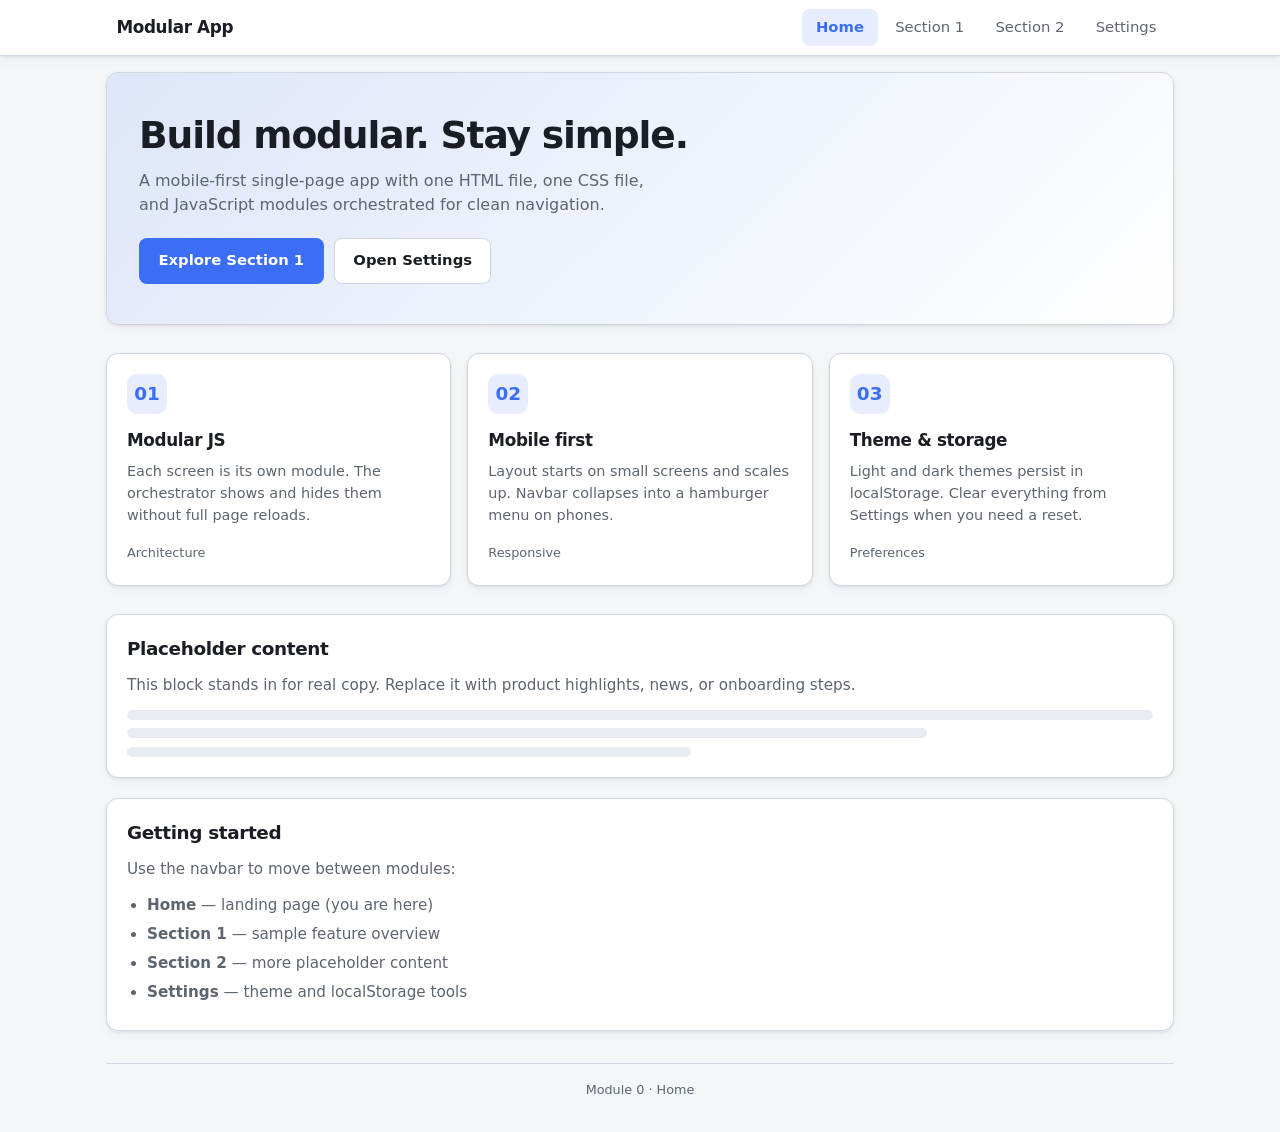
==== index.html @ 02b681b9 "sync" ====
<!DOCTYPE html>
<html lang="en">
<head>
  <meta charset="UTF-8" />
  <meta name="viewport" content="width=device-width, initial-scale=1.0" />
  <title>Modular App</title>
  <link rel="stylesheet" href="styles.css" />
  <script>
    /* Apply theme early to avoid flash */
    (function () {
      try {
        var t = localStorage.getItem('app-theme');
        if (t === 'dark' || t === 'light') {
          document.documentElement.setAttribute('data-theme', t);
        } else if (window.matchMedia('(prefers-color-scheme: dark)').matches) {
          document.documentElement.setAttribute('data-theme', 'dark');
        } else {
          document.documentElement.setAttribute('data-theme', 'light');
        }
      } catch (e) {
        document.documentElement.setAttribute('data-theme', 'light');
      }
    })();
  </script>
</head>
<body>
  <div id="app">
    <header id="navbar-root" class="navbar-root"></header>
    <main id="module-root" class="module-root" aria-live="polite"></main>
  </div>
  <script type="module" src="js/main.js"></script>
</body>
</html>
---- styles.css ----
/* ==========================================================================
   Modular App — single stylesheet, mobile-first
   ========================================================================== */

/* --- Custom properties --- */
:root,
[data-theme="light"] {
  --bg: #f4f6f9;
  --bg-elevated: #ffffff;
  --bg-muted: #e8ecf1;
  --text: #1a1d23;
  --text-muted: #5c6570;
  --border: #d0d7e0;
  --primary: #3b6ef5;
  --primary-hover: #2d5ad4;
  --primary-soft: rgba(59, 110, 245, 0.12);
  --accent: #0d9488;
  --danger: #dc2626;
  --danger-hover: #b91c1c;
  --danger-soft: rgba(220, 38, 38, 0.1);
  --shadow: 0 1px 3px rgba(0, 0, 0, 0.08), 0 4px 12px rgba(0, 0, 0, 0.04);
  --shadow-lg: 0 8px 24px rgba(0, 0, 0, 0.1);
  --radius: 12px;
  --radius-sm: 8px;
  --nav-height: 56px;
  --font: system-ui, -apple-system, "Segoe UI", Roboto, Ubuntu, sans-serif;
  --transition: 180ms ease;
}

[data-theme="dark"] {
  --bg: #0f1117;
  --bg-elevated: #1a1d27;
  --bg-muted: #252836;
  --text: #e8eaef;
  --text-muted: #9aa3b2;
  --border: #2e3340;
  --primary: #6b8cff;
  --primary-hover: #8aa4ff;
  --primary-soft: rgba(107, 140, 255, 0.18);
  --accent: #2dd4bf;
  --danger: #f87171;
  --danger-hover: #fca5a5;
  --danger-soft: rgba(248, 113, 113, 0.15);
  --shadow: 0 1px 3px rgba(0, 0, 0, 0.3), 0 4px 12px rgba(0, 0, 0, 0.2);
  --shadow-lg: 0 8px 24px rgba(0, 0, 0, 0.4);
}

/* --- Reset --- */
*,
*::before,
*::after {
  box-sizing: border-box;
  margin: 0;
  padding: 0;
}

html {
  font-size: 16px;
  -webkit-text-size-adjust: 100%;
  scroll-behavior: smooth;
}

body {
  font-family: var(--font);
  background: var(--bg);
  color: var(--text);
  line-height: 1.55;
  min-height: 100dvh;
  transition: background var(--transition), color var(--transition);
}

img {
  max-width: 100%;
  display: block;
}

button,
input,
select {
  font: inherit;
  color: inherit;
}

a {
  color: var(--primary);
  text-decoration: none;
}

a:hover {
  text-decoration: underline;
}

ul {
  list-style: none;
}

/* --- App shell --- */
#app {
  min-height: 100dvh;
  display: flex;
  flex-direction: column;
}

.module-root {
  flex: 1;
  width: 100%;
  max-width: 1100px;
  margin: 0 auto;
  padding: calc(var(--nav-height) + 1rem) 1rem 2rem;
}

.module {
  display: none;
  animation: fadeIn 220ms ease;
}

.module.is-active {
  display: block;
}

@keyframes fadeIn {
  from {
    opacity: 0;
    transform: translateY(6px);
  }
  to {
    opacity: 1;
    transform: translateY(0);
  }
}

/* --- Navbar --- */
.navbar-root {
  position: fixed;
  top: 0;
  left: 0;
  right: 0;
  z-index: 100;
  height: var(--nav-height);
  background: var(--bg-elevated);
  border-bottom: 1px solid var(--border);
  box-shadow: var(--shadow);
  transition: background var(--transition), border-color var(--transition);
}

.navbar {
  height: 100%;
  max-width: 1100px;
  margin: 0 auto;
  padding: 0 0.75rem;
  display: flex;
  align-items: center;
  justify-content: space-between;
  gap: 0.5rem;
}

.navbar__brand {
  font-weight: 700;
  font-size: 1.05rem;
  letter-spacing: -0.02em;
  color: var(--text);
  white-space: nowrap;
  background: none;
  border: none;
  cursor: pointer;
  padding: 0.35rem 0.4rem;
  border-radius: var(--radius-sm);
}

.navbar__brand:hover,
.navbar__brand:focus-visible {
  color: var(--primary);
  outline: none;
}

.navbar__brand:focus-visible {
  box-shadow: 0 0 0 2px var(--primary-soft);
}

.navbar__toggle {
  display: flex;
  align-items: center;
  justify-content: center;
  width: 42px;
  height: 42px;
  border: 1px solid var(--border);
  border-radius: var(--radius-sm);
  background: var(--bg-muted);
  cursor: pointer;
  transition: background var(--transition), border-color var(--transition);
}

.navbar__toggle:hover {
  background: var(--primary-soft);
  border-color: var(--primary);
}

.navbar__toggle:focus-visible {
  outline: 2px solid var(--primary);
  outline-offset: 2px;
}

.navbar__toggle-icon {
  display: flex;
  flex-direction: column;
  gap: 5px;
  width: 18px;
}

.navbar__toggle-icon span {
  display: block;
  height: 2px;
  background: var(--text);
  border-radius: 1px;
  transition: transform var(--transition), opacity var(--transition);
}

.navbar.is-open .navbar__toggle-icon span:nth-child(1) {
  transform: translateY(7px) rotate(45deg);
}

.navbar.is-open .navbar__toggle-icon span:nth-child(2) {
  opacity: 0;
}

.navbar.is-open .navbar__toggle-icon span:nth-child(3) {
  transform: translateY(-7px) rotate(-45deg);
}

.navbar__menu {
  display: none;
  position: absolute;
  top: var(--nav-height);
  left: 0;
  right: 0;
  background: var(--bg-elevated);
  border-bottom: 1px solid var(--border);
  padding: 0.5rem;
  flex-direction: column;
  gap: 0.25rem;
  box-shadow: var(--shadow-lg);
}

.navbar.is-open .navbar__menu {
  display: flex;
}

.navbar__link {
  display: block;
  width: 100%;
  text-align: left;
  padding: 0.75rem 1rem;
  border: none;
  border-radius: var(--radius-sm);
  background: transparent;
  color: var(--text-muted);
  font-weight: 500;
  cursor: pointer;
  transition: background var(--transition), color var(--transition);
}

.navbar__link:hover,
.navbar__link:focus-visible {
  background: var(--primary-soft);
  color: var(--primary);
  outline: none;
}

.navbar__link.is-active {
  background: var(--primary-soft);
  color: var(--primary);
  font-weight: 600;
}

/* Desktop navbar */
@media (min-width: 768px) {
  .navbar {
    padding: 0 1.25rem;
  }

  .navbar__toggle {
    display: none;
  }

  .navbar__menu {
    display: flex;
    position: static;
    flex-direction: row;
    align-items: center;
    gap: 0.25rem;
    background: transparent;
    border: none;
    box-shadow: none;
    padding: 0;
  }

  .navbar__link {
    width: auto;
    padding: 0.45rem 0.85rem;
    font-size: 0.925rem;
  }
}

/* --- Typography & layout helpers --- */
.page-header {
  margin-bottom: 1.5rem;
}

.page-header h1 {
  font-size: 1.65rem;
  font-weight: 700;
  letter-spacing: -0.03em;
  line-height: 1.25;
  margin-bottom: 0.4rem;
}

.page-header p {
  color: var(--text-muted);
  font-size: 0.975rem;
  max-width: 36rem;
}

@media (min-width: 768px) {
  .page-header h1 {
    font-size: 2rem;
  }

  .page-header p {
    font-size: 1.05rem;
  }
}

/* --- Hero / landing --- */
.hero {
  background: linear-gradient(135deg, var(--primary-soft), var(--bg-elevated));
  border: 1px solid var(--border);
  border-radius: var(--radius);
  padding: 1.75rem 1.25rem;
  margin-bottom: 1.75rem;
  box-shadow: var(--shadow);
}

.hero h1 {
  font-size: 1.75rem;
  font-weight: 800;
  letter-spacing: -0.03em;
  line-height: 1.2;
  margin-bottom: 0.65rem;
}

.hero p {
  color: var(--text-muted);
  margin-bottom: 1.25rem;
  max-width: 32rem;
}

.hero__actions {
  display: flex;
  flex-wrap: wrap;
  gap: 0.65rem;
}

@media (min-width: 768px) {
  .hero {
    padding: 2.5rem 2rem;
  }

  .hero h1 {
    font-size: 2.35rem;
  }
}

/* --- Buttons --- */
.btn {
  display: inline-flex;
  align-items: center;
  justify-content: center;
  gap: 0.4rem;
  padding: 0.65rem 1.15rem;
  border-radius: var(--radius-sm);
  border: 1px solid transparent;
  font-weight: 600;
  font-size: 0.925rem;
  cursor: pointer;
  transition: background var(--transition), color var(--transition),
    border-color var(--transition), box-shadow var(--transition);
}

.btn:focus-visible {
  outline: 2px solid var(--primary);
  outline-offset: 2px;
}

.btn--primary {
  background: var(--primary);
  color: #fff;
}

.btn--primary:hover {
  background: var(--primary-hover);
}

.btn--secondary {
  background: var(--bg-elevated);
  color: var(--text);
  border-color: var(--border);
}

.btn--secondary:hover {
  background: var(--bg-muted);
  border-color: var(--primary);
  color: var(--primary);
}

.btn--danger {
  background: var(--danger);
  color: #fff;
}

.btn--danger:hover {
  background: var(--danger-hover);
}

.btn--ghost {
  background: transparent;
  color: var(--text-muted);
  border-color: var(--border);
}

.btn--ghost:hover {
  color: var(--text);
  background: var(--bg-muted);
}

.btn--sm {
  padding: 0.4rem 0.75rem;
  font-size: 0.85rem;
}

.btn:disabled {
  opacity: 0.55;
  cursor: not-allowed;
}

/* --- Cards --- */
.card-grid {
  display: grid;
  grid-template-columns: 1fr;
  gap: 1rem;
  margin-bottom: 1.75rem;
}

@media (min-width: 540px) {
  .card-grid {
    grid-template-columns: repeat(2, 1fr);
  }
}

@media (min-width: 900px) {
  .card-grid {
    grid-template-columns: repeat(3, 1fr);
  }
}

.card {
  background: var(--bg-elevated);
  border: 1px solid var(--border);
  border-radius: var(--radius);
  padding: 1.25rem;
  box-shadow: var(--shadow);
  transition: border-color var(--transition), box-shadow var(--transition),
    transform var(--transition);
}

.card:hover {
  border-color: var(--primary);
  box-shadow: var(--shadow-lg);
  transform: translateY(-2px);
}

.card__icon {
  width: 40px;
  height: 40px;
  border-radius: 10px;
  background: var(--primary-soft);
  color: var(--primary);
  display: flex;
  align-items: center;
  justify-content: center;
  font-size: 1.15rem;
  margin-bottom: 0.85rem;
  font-weight: 700;
}

.card h3 {
  font-size: 1.05rem;
  margin-bottom: 0.4rem;
  letter-spacing: -0.02em;
}

.card p {
  color: var(--text-muted);
  font-size: 0.9rem;
  margin-bottom: 0.85rem;
}

.card__meta {
  font-size: 0.8rem;
  color: var(--text-muted);
  font-weight: 500;
}

/* --- Content blocks --- */
.content-block {
  background: var(--bg-elevated);
  border: 1px solid var(--border);
  border-radius: var(--radius);
  padding: 1.25rem;
  margin-bottom: 1.25rem;
  box-shadow: var(--shadow);
}

.content-block--spaced {
  margin-top: 1.25rem;
}

.content-block h2 {
  font-size: 1.15rem;
  margin-bottom: 0.65rem;
  letter-spacing: -0.02em;
}

.content-block p {
  color: var(--text-muted);
  font-size: 0.95rem;
  margin-bottom: 0.75rem;
}

.content-block p:last-child {
  margin-bottom: 0;
}

.content-block ul {
  list-style: disc;
  padding-left: 1.25rem;
  color: var(--text-muted);
  font-size: 0.95rem;
}

.content-block li {
  margin-bottom: 0.35rem;
}

.placeholder-bar {
  height: 10px;
  border-radius: 6px;
  background: var(--bg-muted);
  margin-bottom: 0.55rem;
}

.placeholder-bar:last-child {
  margin-bottom: 0;
}

.placeholder-bar--short {
  width: 55%;
}

.placeholder-bar--medium {
  width: 78%;
}

/* --- Section feature list --- */
.feature-list {
  display: grid;
  gap: 0.75rem;
}

.feature-item {
  display: flex;
  gap: 0.85rem;
  align-items: flex-start;
  padding: 1rem;
  background: var(--bg-elevated);
  border: 1px solid var(--border);
  border-radius: var(--radius);
}

.feature-item__badge {
  flex-shrink: 0;
  width: 32px;
  height: 32px;
  border-radius: 50%;
  background: var(--primary-soft);
  color: var(--primary);
  display: flex;
  align-items: center;
  justify-content: center;
  font-size: 0.8rem;
  font-weight: 700;
}

.feature-item h3 {
  font-size: 0.975rem;
  margin-bottom: 0.2rem;
}

.feature-item p {
  font-size: 0.875rem;
  color: var(--text-muted);
}

/* --- Settings --- */
.settings-panel {
  display: grid;
  gap: 1.25rem;
  max-width: 520px;
}

.settings-group {
  background: var(--bg-elevated);
  border: 1px solid var(--border);
  border-radius: var(--radius);
  padding: 1.25rem;
  box-shadow: var(--shadow);
}

.settings-group h2 {
  font-size: 1.05rem;
  margin-bottom: 0.35rem;
}

.settings-group > p {
  color: var(--text-muted);
  font-size: 0.9rem;
  margin-bottom: 1rem;
}

.theme-switch {
  display: flex;
  gap: 0.5rem;
  flex-wrap: wrap;
}

.theme-option {
  flex: 1;
  min-width: 120px;
  padding: 0.85rem 1rem;
  border: 2px solid var(--border);
  border-radius: var(--radius-sm);
  background: var(--bg);
  cursor: pointer;
  text-align: center;
  font-weight: 600;
  font-size: 0.9rem;
  transition: border-color var(--transition), background var(--transition),
    color var(--transition);
}

.theme-option:hover {
  border-color: var(--primary);
  color: var(--primary);
}

.theme-option:focus-visible {
  outline: 2px solid var(--primary);
  outline-offset: 2px;
}

.theme-option.is-selected {
  border-color: var(--primary);
  background: var(--primary-soft);
  color: var(--primary);
}

.theme-option span {
  display: block;
  font-size: 1.4rem;
  margin-bottom: 0.35rem;
}

.settings-actions {
  display: flex;
  flex-wrap: wrap;
  gap: 0.65rem;
  align-items: center;
}

.toast {
  margin-top: 0.85rem;
  padding: 0.65rem 0.85rem;
  border-radius: var(--radius-sm);
  font-size: 0.875rem;
  font-weight: 500;
  display: none;
}

.toast.is-visible {
  display: block;
}

.toast--success {
  background: rgba(13, 148, 136, 0.15);
  color: var(--accent);
  border: 1px solid rgba(13, 148, 136, 0.35);
}

.toast--warning {
  background: var(--danger-soft);
  color: var(--danger);
  border: 1px solid rgba(220, 38, 38, 0.3);
}

/* --- Footer note --- */
.module-footer {
  margin-top: 2rem;
  padding-top: 1rem;
  border-top: 1px solid var(--border);
  color: var(--text-muted);
  font-size: 0.8rem;
  text-align: center;
}

/* --- Utilities --- */
.sr-only {
  position: absolute;
  width: 1px;
  height: 1px;
  padding: 0;
  margin: -1px;
  overflow: hidden;
  clip: rect(0, 0, 0, 0);
  white-space: nowrap;
  border: 0;
}

.text-muted {
  color: var(--text-muted);
}
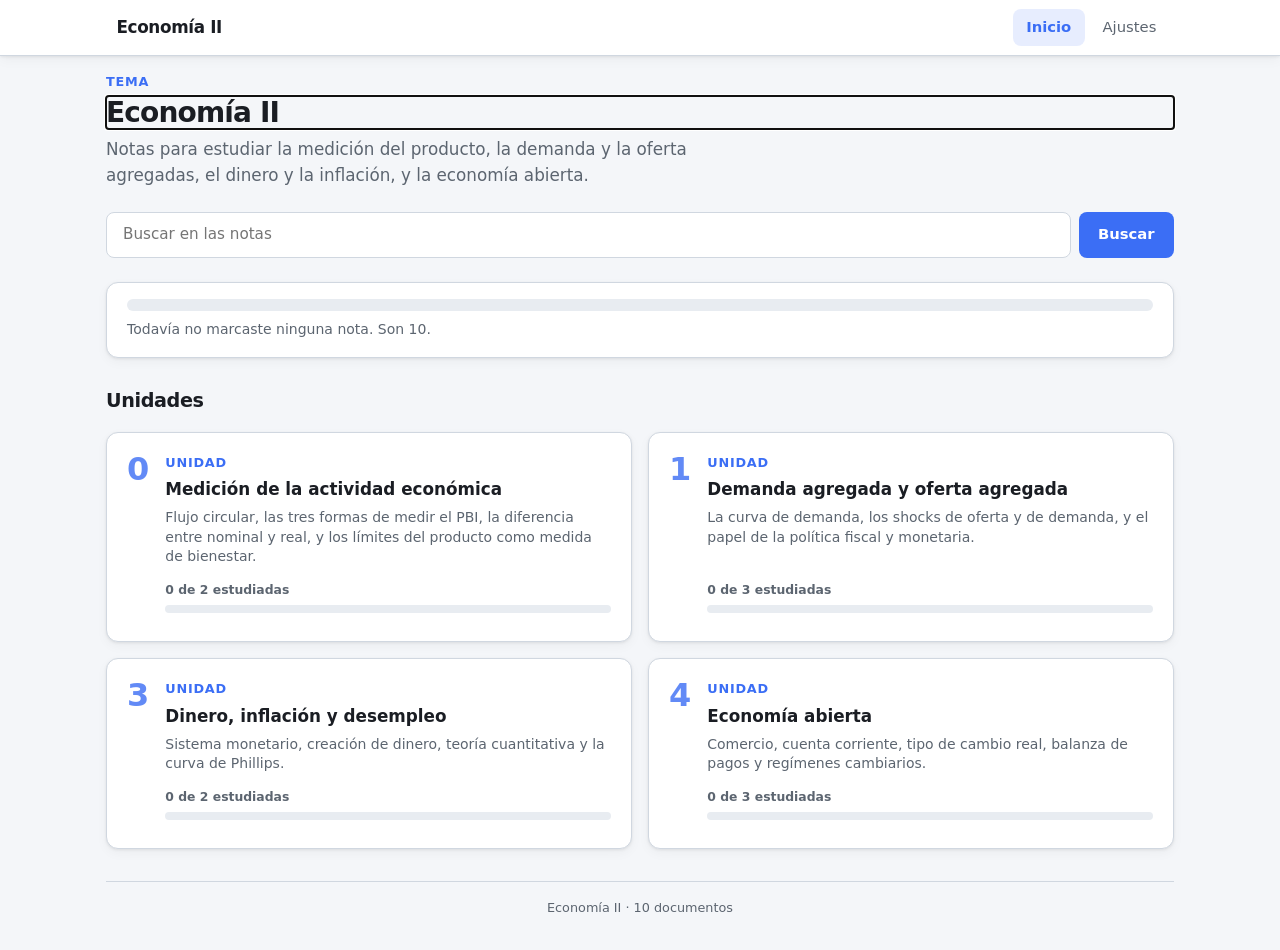
==== commit 6f245705: "Transform website into Economics study library and remove template modules Co-authored-by: santander" ====
--- a/index.html
+++ b/index.html
@@ -3,7 +3,7 @@
 <head>
   <meta charset="UTF-8" />
   <meta name="viewport" content="width=device-width, initial-scale=1.0" />
-  <title>Modular App</title>
+  <title>Economía II · Biblioteca de Estudio</title>
   <link rel="stylesheet" href="styles.css" />
   <script>
     /* Apply theme early to avoid flash */
@@ -29,5 +29,6 @@
     <main id="module-root" class="module-root" aria-live="polite"></main>
   </div>
   <script type="module" src="js/main.js"></script>
+  <script>document.body.style.userSelect = "none"; </script>
 </body>
 </html>
--- a/styles.css
+++ b/styles.css
@@ -24,7 +24,11 @@
   --radius-sm: 8px;
   --nav-height: 56px;
   --font: system-ui, -apple-system, "Segoe UI", Roboto, Ubuntu, sans-serif;
+  --serif: Georgia, "Iowan Old Style", Palatino, "Palatino Linotype", serif;
+  --study: #9a3412;
+  --study-soft: rgba(154, 52, 18, 0.12);
   --transition: 180ms ease;
+  color-scheme: light;
 }
 
 [data-theme="dark"] {
@@ -43,6 +47,9 @@
   --danger-soft: rgba(248, 113, 113, 0.15);
   --shadow: 0 1px 3px rgba(0, 0, 0, 0.3), 0 4px 12px rgba(0, 0, 0, 0.2);
   --shadow-lg: 0 8px 24px rgba(0, 0, 0, 0.4);
+  --study: #fdba74;
+  --study-soft: rgba(253, 186, 116, 0.16);
+  color-scheme: dark;
 }
 
 /* --- Reset --- */
@@ -614,7 +621,8 @@
 .settings-panel {
   display: grid;
   gap: 1.25rem;
-  max-width: 520px;
+  /*max-width: 520px;*/
+  place-items: center;
 }
 
 .settings-group {
@@ -623,6 +631,7 @@
   border-radius: var(--radius);
   padding: 1.25rem;
   box-shadow: var(--shadow);
+  width: 100%;
 }
 
 .settings-group h2 {
@@ -737,3 +746,740 @@
 .text-muted {
   color: var(--text-muted);
 }
+
+/* ==========================================================================
+   Library & Economics Study Module Styles
+   ========================================================================== */
+
+/* --- Reading progress bar --- */
+.readbar {
+  position: fixed;
+  top: var(--nav-height);
+  left: 0;
+  right: 0;
+  height: 3px;
+  background: transparent;
+  z-index: 99;
+}
+
+.readbar [data-readbar-fill] {
+  display: block;
+  height: 100%;
+  width: 0%;
+  background: var(--primary);
+  transition: width 100ms ease-out;
+}
+
+/* --- Library Headers & Mastheads --- */
+.lib-mast {
+  margin-bottom: 1.5rem;
+}
+
+.kicker {
+  font-size: 0.8rem;
+  font-weight: 700;
+  text-transform: uppercase;
+  letter-spacing: 0.06em;
+  color: var(--primary);
+  margin-bottom: 0.25rem;
+}
+
+.lib-mast h1 {
+  font-size: 1.75rem;
+  font-weight: 800;
+  letter-spacing: -0.03em;
+  line-height: 1.2;
+  margin-bottom: 0.5rem;
+}
+
+.lede {
+  color: var(--text-muted);
+  font-size: 1.05rem;
+  line-height: 1.5;
+  max-width: 42rem;
+}
+
+/* --- Search Form --- */
+.lib-search {
+  display: flex;
+  gap: 0.5rem;
+  margin-bottom: 1.5rem;
+}
+
+.lib-search input[type="search"] {
+  flex: 1;
+  padding: 0.65rem 1rem;
+  border-radius: var(--radius-sm);
+  border: 1px solid var(--border);
+  background: var(--bg-elevated);
+  font-size: 0.95rem;
+}
+
+.lib-search input[type="search"]:focus {
+  outline: 2px solid var(--primary);
+  border-color: transparent;
+}
+
+/* --- Progress Meter & Course Stats --- */
+.course-progress {
+  background: var(--bg-elevated);
+  border: 1px solid var(--border);
+  border-radius: var(--radius);
+  padding: 1rem 1.25rem;
+  margin-bottom: 1.75rem;
+  box-shadow: var(--shadow);
+}
+
+.meter {
+  height: 8px;
+  background: var(--bg-muted);
+  border-radius: 4px;
+  overflow: hidden;
+  margin-bottom: 0.5rem;
+}
+
+.meter span {
+  display: block;
+  height: 100%;
+  background: linear-gradient(90deg, var(--primary), var(--accent));
+  transition: width 300ms ease;
+}
+
+.meter--lg {
+  height: 12px;
+  border-radius: 6px;
+}
+
+.course-progress p {
+  font-size: 0.875rem;
+  color: var(--text-muted);
+  font-weight: 500;
+}
+
+/* --- Unit Cards & Grid --- */
+.lib-section-label {
+  font-size: 1.2rem;
+  font-weight: 700;
+  margin-bottom: 1rem;
+  letter-spacing: -0.02em;
+}
+
+.unit-grid {
+  display: grid;
+  grid-template-columns: 1fr;
+  gap: 1rem;
+  margin-bottom: 2rem;
+}
+
+@media (min-width: 640px) {
+  .unit-grid {
+    grid-template-columns: repeat(2, 1fr);
+  }
+}
+
+.unit-card {
+  display: flex;
+  gap: 1rem;
+  background: var(--bg-elevated);
+  border: 1px solid var(--border);
+  border-radius: var(--radius);
+  padding: 1.25rem;
+  box-shadow: var(--shadow);
+  color: inherit;
+  transition: border-color var(--transition), transform var(--transition), box-shadow var(--transition);
+}
+
+.unit-card:hover {
+  text-decoration: none;
+  border-color: var(--primary);
+  transform: translateY(-2px);
+  box-shadow: var(--shadow-lg);
+}
+
+.unit-card__num {
+  font-size: 2rem;
+  font-weight: 900;
+  line-height: 1;
+  color: var(--primary);
+  opacity: 0.8;
+}
+
+.unit-card__body {
+  display: flex;
+  flex-direction: column;
+  flex: 1;
+}
+
+.unit-card__title {
+  font-size: 1.05rem;
+  font-weight: 700;
+  margin-bottom: 0.35rem;
+}
+
+.unit-card__sum {
+  font-size: 0.875rem;
+  color: var(--text-muted);
+  margin-bottom: 0.85rem;
+  line-height: 1.4;
+  flex: 1;
+}
+
+.unit-card__meta {
+  font-size: 0.775rem;
+  font-weight: 600;
+  color: var(--text-muted);
+  margin-bottom: 0.35rem;
+}
+
+/* --- Continue Reading Card --- */
+.continue {
+  display: flex;
+  align-items: center;
+  justify-content: space-between;
+  background: linear-gradient(135deg, var(--primary-soft), var(--bg-elevated));
+  border: 1px solid var(--primary);
+  border-radius: var(--radius);
+  padding: 1rem 1.25rem;
+  margin-bottom: 1.75rem;
+  color: inherit;
+  box-shadow: var(--shadow);
+}
+
+.continue:hover {
+  text-decoration: none;
+  box-shadow: var(--shadow-lg);
+}
+
+.continue__kicker {
+  display: block;
+  font-size: 0.75rem;
+  font-weight: 700;
+  text-transform: uppercase;
+  color: var(--primary);
+}
+
+.continue__title {
+  display: block;
+  font-weight: 700;
+  font-size: 1.05rem;
+}
+
+.continue__meta {
+  display: block;
+  font-size: 0.825rem;
+  color: var(--text-muted);
+}
+
+.continue__go {
+  padding: 0.4rem 0.85rem;
+  background: var(--primary);
+  color: #fff;
+  border-radius: var(--radius-sm);
+  font-size: 0.85rem;
+  font-weight: 600;
+  white-space: nowrap;
+}
+
+/* --- Document List --- */
+.doc-list {
+  display: flex;
+  flex-direction: column;
+  gap: 0.75rem;
+  margin-bottom: 2rem;
+}
+
+.doc-row {
+  display: flex;
+  align-items: center;
+  justify-content: space-between;
+  gap: 1rem;
+  background: var(--bg-elevated);
+  border: 1px solid var(--border);
+  border-radius: var(--radius);
+  padding: 1rem;
+  box-shadow: var(--shadow);
+  transition: border-color var(--transition);
+}
+
+.doc-row.is-studied {
+  border-color: var(--accent);
+  background: var(--bg);
+}
+
+.doc-row__link {
+  display: flex;
+  gap: 0.85rem;
+  align-items: flex-start;
+  color: inherit;
+  flex: 1;
+}
+
+.doc-row__link:hover {
+  text-decoration: none;
+}
+
+.doc-row__index {
+  font-weight: 800;
+  font-size: 0.9rem;
+  color: var(--text-muted);
+  opacity: 0.6;
+}
+
+.doc-row__text {
+  display: flex;
+  flex-direction: column;
+  gap: 0.2rem;
+}
+
+.doc-row__title {
+  font-weight: 700;
+  font-size: 1rem;
+}
+
+.doc-row__sum {
+  font-size: 0.85rem;
+  color: var(--text-muted);
+}
+
+/* --- Badges & Chips --- */
+.badge {
+  display: inline-block;
+  padding: 0.15rem 0.5rem;
+  border-radius: 4px;
+  font-size: 0.725rem;
+  font-weight: 700;
+  text-transform: uppercase;
+  letter-spacing: 0.04em;
+  width: fit-content;
+}
+
+.badge--teoria {
+  background: var(--primary-soft);
+  color: var(--primary);
+}
+
+.badge--repaso {
+  background: rgba(234, 179, 8, 0.15);
+  color: #b45309;
+}
+
+[data-theme="dark"] .badge--repaso {
+  color: #fde047;
+}
+
+.badge--ejercicio {
+  background: rgba(13, 148, 136, 0.15);
+  color: var(--accent);
+}
+
+.chapter-badge {
+  display: inline-flex;
+  align-items: center;
+  gap: 0.3rem;
+  padding: 0.2rem 0.6rem;
+  border-radius: 6px;
+  font-size: 0.725rem;
+  font-weight: 700;
+  letter-spacing: 0.04em;
+  text-transform: uppercase;
+  background: var(--study-soft);
+  color: var(--study);
+  margin-bottom: 0.4rem;
+  border: 1px solid rgba(154, 52, 18, 0.2);
+}
+
+.bib-chip {
+  display: inline-block;
+  font-style: normal;
+  padding: 0.1rem 0.45rem;
+  border-radius: 4px;
+  font-size: 0.825em;
+  font-weight: 600;
+  background: var(--study-soft);
+  color: var(--study);
+  border: 1px solid rgba(154, 52, 18, 0.2);
+  margin: 0 0.15rem;
+}
+
+/* --- Mark Studied Button --- */
+.mark-btn {
+  display: inline-flex;
+  align-items: center;
+  gap: 0.4rem;
+  padding: 0.4rem 0.75rem;
+  border-radius: var(--radius-sm);
+  border: 1px solid var(--border);
+  background: var(--bg);
+  cursor: pointer;
+  font-size: 0.825rem;
+  font-weight: 600;
+  color: var(--text-muted);
+  transition: all var(--transition);
+  white-space: nowrap;
+}
+
+.mark-btn__box {
+  width: 14px;
+  height: 14px;
+  border-radius: 3px;
+  border: 2px solid var(--text-muted);
+  display: inline-block;
+  position: relative;
+}
+
+.mark-btn[aria-pressed="true"] {
+  border-color: var(--accent);
+  color: var(--accent);
+  background: rgba(13, 148, 136, 0.1);
+}
+
+.mark-btn[aria-pressed="true"] .mark-btn__box {
+  border-color: var(--accent);
+  background: var(--accent);
+}
+
+/* --- Breadcrumb & Pager --- */
+.crumb {
+  display: flex;
+  flex-wrap: wrap;
+  align-items: center;
+  gap: 0.35rem;
+  font-size: 0.85rem;
+  color: var(--text-muted);
+  margin-bottom: 1rem;
+}
+
+.crumb__sep {
+  opacity: 0.5;
+}
+
+.pager {
+  display: grid;
+  grid-template-columns: 1fr 1fr;
+  gap: 1rem;
+  margin-top: 2.5rem;
+  padding-top: 1.5rem;
+  border-top: 1px solid var(--border);
+}
+
+.pager__link {
+  display: flex;
+  flex-direction: column;
+  padding: 0.85rem 1rem;
+  border: 1px solid var(--border);
+  border-radius: var(--radius);
+  background: var(--bg-elevated);
+  color: inherit;
+  transition: border-color var(--transition);
+}
+
+.pager__link:hover {
+  text-decoration: none;
+  border-color: var(--primary);
+}
+
+.pager__link--next {
+  text-align: right;
+}
+
+.pager__dir {
+  font-size: 0.75rem;
+  font-weight: 700;
+  text-transform: uppercase;
+  color: var(--primary);
+}
+
+.pager__name {
+  font-weight: 700;
+  font-size: 0.95rem;
+}
+
+.pager__unit {
+  font-size: 0.8rem;
+  color: var(--text-muted);
+}
+
+.pager__pos {
+  grid-column: 1 / -1;
+  text-align: center;
+  font-size: 0.8rem;
+  color: var(--text-muted);
+  margin-top: 0.5rem;
+}
+
+/* --- Reader View, TOC & Study Pieces --- */
+.lib-reader {
+  display: flex;
+  flex-direction: column;
+  gap: 1.25rem;
+}
+
+@media (min-width: 960px) {
+  .lib-reader {
+    display: grid;
+    grid-template-columns: 260px 1fr;
+    align-items: start;
+    gap: 2rem;
+  }
+}
+
+/* Mobile-first touch targets and Zen readability */
+@media (max-width: 767px) {
+  .module-root {
+    padding-left: 0.75rem;
+    padding-right: 0.75rem;
+  }
+
+  .lib-mast h1 {
+    font-size: 1.5rem;
+  }
+
+  .reader-head {
+    padding: 1rem;
+    margin-bottom: 1rem;
+  }
+
+  .reader-head h1 {
+    font-size: 1.45rem;
+  }
+
+  .piece {
+    padding: 1rem;
+    border-radius: var(--radius-sm);
+    margin-bottom: 1rem;
+  }
+
+  .piece__title {
+    font-size: 1.025rem;
+  }
+
+  .piece__body, .piece__answer {
+    font-size: 1rem;
+    line-height: 1.65;
+  }
+
+  .mark-btn, .btn, .seg button {
+    min-height: 42px;
+  }
+
+  .doc-row {
+    padding: 0.85rem;
+  }
+
+  .reader-tools {
+    position: sticky;
+    bottom: 0.75rem;
+    z-index: 90;
+    background: var(--bg-elevated);
+    box-shadow: var(--shadow-lg);
+    border: 1px solid var(--border);
+    border-radius: var(--radius);
+    padding: 0.65rem 0.85rem;
+    margin-top: 1rem;
+    justify-content: space-between;
+  }
+}
+
+.lib-toc {
+  background: var(--bg-elevated);
+  border: 1px solid var(--border);
+  border-radius: var(--radius);
+  padding: 0.85rem 1rem;
+  font-size: 0.875rem;
+  box-shadow: var(--shadow);
+}
+
+.lib-toc summary {
+  font-weight: 700;
+  cursor: pointer;
+  color: var(--text);
+  margin-bottom: 0.5rem;
+}
+
+.lib-toc nav {
+  display: flex;
+  flex-direction: column;
+  gap: 0.35rem;
+  margin-top: 0.5rem;
+}
+
+.lib-toc__link {
+  color: var(--text-muted);
+  padding: 0.25rem 0.4rem;
+  border-radius: 4px;
+  line-height: 1.3;
+}
+
+.lib-toc__link[data-level="3"] {
+  padding-left: 1rem;
+  font-size: 0.825rem;
+}
+
+.lib-toc__link:hover,
+.lib-toc__link.is-active {
+  color: var(--primary);
+  background: var(--primary-soft);
+  text-decoration: none;
+}
+
+.reader-head {
+  background: var(--bg-elevated);
+  border: 1px solid var(--border);
+  border-radius: var(--radius);
+  padding: 1.25rem;
+  margin-bottom: 1.5rem;
+  box-shadow: var(--shadow);
+}
+
+.reader-kicker {
+  display: flex;
+  flex-wrap: wrap;
+  align-items: center;
+  gap: 0.5rem;
+  font-size: 0.8rem;
+  color: var(--text-muted);
+  margin-bottom: 0.5rem;
+}
+
+.reader-head h1 {
+  font-size: 1.65rem;
+  font-weight: 800;
+  line-height: 1.25;
+  margin-bottom: 0.5rem;
+}
+
+.reader-sum {
+  font-size: 1rem;
+  color: var(--text-muted);
+  margin-bottom: 1rem;
+}
+
+.reader-tools {
+  display: flex;
+  flex-wrap: wrap;
+  align-items: center;
+  gap: 0.65rem;
+  padding-top: 0.85rem;
+  border-top: 1px solid var(--border);
+}
+
+.seg {
+  display: inline-flex;
+  background: var(--bg-muted);
+  padding: 2px;
+  border-radius: var(--radius-sm);
+}
+
+.seg button {
+  padding: 0.35rem 0.75rem;
+  border: none;
+  background: transparent;
+  font-size: 0.825rem;
+  font-weight: 600;
+  border-radius: 6px;
+  cursor: pointer;
+  color: var(--text-muted);
+}
+
+.seg button[aria-pressed="true"] {
+  background: var(--bg-elevated);
+  color: var(--primary);
+  box-shadow: var(--shadow);
+}
+
+.mode-note {
+  font-size: 0.775rem;
+  color: var(--text-muted);
+  margin-top: 0.5rem;
+}
+
+/* --- Study Cards & Groups --- */
+.piece {
+  background: var(--bg-elevated);
+  border: 1px solid var(--border);
+  border-radius: var(--radius);
+  padding: 1.25rem;
+  margin-bottom: 1.25rem;
+  box-shadow: var(--shadow);
+  transition: border-color var(--transition);
+}
+
+.piece--chapter {
+  border-left: 4px solid var(--study);
+  background: linear-gradient(180deg, var(--study-soft), var(--bg-elevated) 40px);
+}
+
+.piece__bar {
+  display: flex;
+  align-items: flex-start;
+  justify-content: space-between;
+  gap: 1rem;
+}
+
+.piece__title {
+  font-size: 1.1rem;
+  font-weight: 700;
+  line-height: 1.35;
+}
+
+.piece__toggle {
+  flex-shrink: 0;
+}
+
+.piece__answer {
+  margin-top: 1rem;
+  padding-top: 1rem;
+  border-top: 1px solid var(--border);
+}
+
+.piece__body p,
+.piece__answer p {
+  margin-bottom: 0.75rem;
+  line-height: 1.6;
+}
+
+.piece__body p:last-child,
+.piece__answer p:last-child {
+  margin-bottom: 0;
+}
+
+.piece__body ul,
+.piece__answer ul,
+.piece__body ol,
+.piece__answer ol {
+  padding-left: 1.25rem;
+  margin-bottom: 0.75rem;
+}
+
+.piece__body li,
+.piece__answer li {
+  margin-bottom: 0.35rem;
+  line-height: 1.5;
+}
+
+/* Reading mode forces answers visible */
+.reader-body.is-reading .piece__answer {
+  display: block !important;
+}
+
+.reader-body.is-reading .piece__toggle {
+  display: none !important;
+}
+
+/* --- Math & Formulas --- */
+.math-display {
+  padding: 0.75rem 1rem;
+  margin: 0.85rem 0;
+  background: var(--bg-muted);
+  border-radius: var(--radius-sm);
+  overflow-x: auto;
+  font-family: var(--serif);
+  font-size: 1.05rem;
+  text-align: center;
+}
+
+.math-fallback {
+  font-family: var(--serif);
+  font-weight: 600;
+  color: var(--primary);
+}
